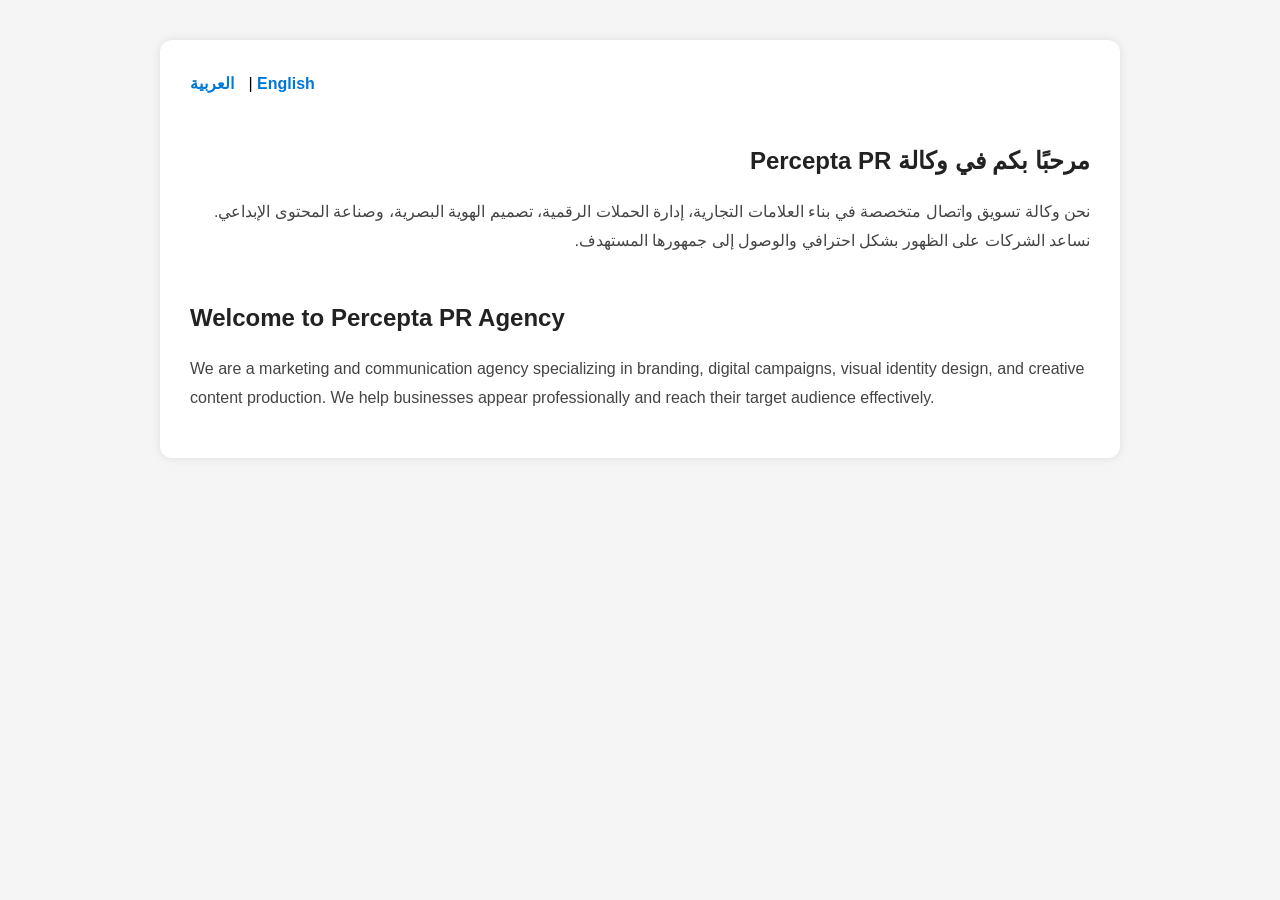
==== index.html @ ac91624e "Create index.html" ====
<!DOCTYPE html>
<html lang="ar" dir="rtl">
<head>
  <meta charset="UTF-8">
  <title>Percepta PR | وكالة تسويق واتصال</title>
  <style>
    body {font-family: 'Segoe UI', sans-serif; margin: 40px; background-color: #f5f5f5; line-height: 1.8;}
    h1 {color: #222; margin-bottom: 10px;}
    p {color: #444;}
    .container {max-width: 900px; margin: auto; background: #fff; padding: 30px; border-radius: 12px; box-shadow: 0 0 10px rgba(0,0,0,0.1);}
    .lang-switch {text-align: left; margin-bottom: 20px;}
    .lang-switch a {margin-right: 10px; color: #0078D7; font-weight: bold; text-decoration: none;}
    .lang-switch a:hover {text-decoration: underline;}
    section {margin-top: 40px;}
  </style>
</head>

<body>
  <div class="container">

    <!-- Language Switch -->
    <div class="lang-switch">
      <a href="#en">English</a> | <a href="#ar">العربية</a>
    </div>

    <!-- Arabic Section -->
    <section id="ar">
      <h1>مرحبًا بكم في وكالة Percepta PR</h1>
      <p>
        نحن وكالة تسويق واتصال متخصصة في بناء العلامات التجارية، إدارة الحملات الرقمية، 
        تصميم الهوية البصرية، وصناعة المحتوى الإبداعي.  
        نساعد الشركات على الظهور بشكل احترافي والوصول إلى جمهورها المستهدف.
      </p>
    </section>

    <!-- English Section -->
    <section id="en" dir="ltr">
      <h1>Welcome to Percepta PR Agency</h1>
      <p>
        We are a marketing and communication agency specializing in branding, digital campaigns, 
        visual identity design, and creative content production.  
        We help businesses appear professionally and reach their target audience effectively.
      </p>
    </section>

  </div>
</body>
</html>
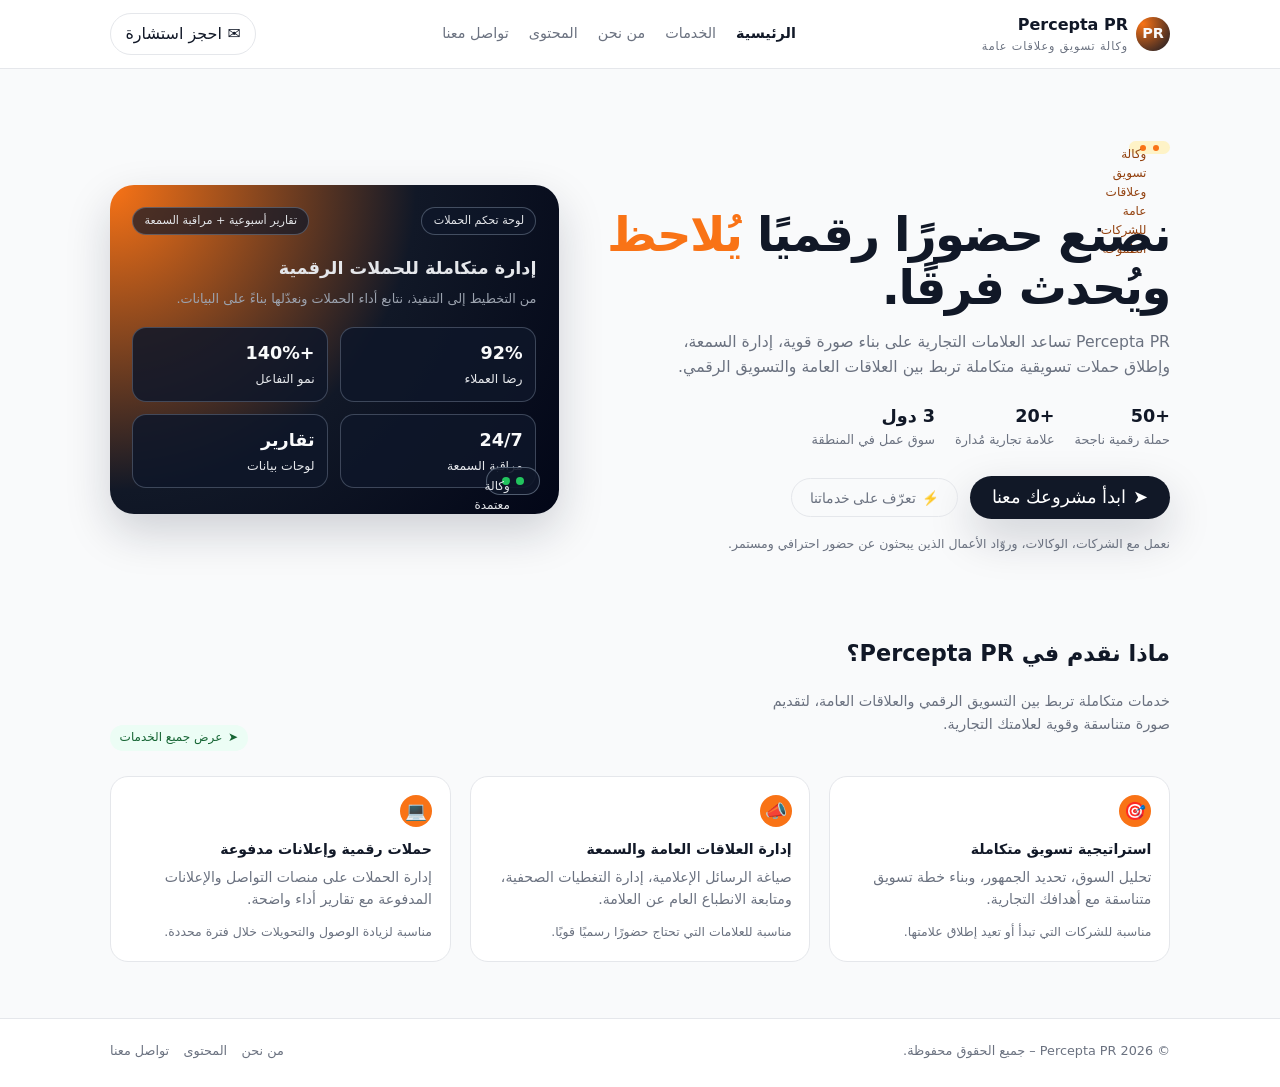
==== commit ffe377f5: "Create index.html" ====
--- a/index.html
+++ b/index.html
@@ -2,47 +2,194 @@
 <html lang="ar" dir="rtl">
 <head>
   <meta charset="UTF-8">
-  <title>Percepta PR | وكالة تسويق واتصال</title>
-  <style>
-    body {font-family: 'Segoe UI', sans-serif; margin: 40px; background-color: #f5f5f5; line-height: 1.8;}
-    h1 {color: #222; margin-bottom: 10px;}
-    p {color: #444;}
-    .container {max-width: 900px; margin: auto; background: #fff; padding: 30px; border-radius: 12px; box-shadow: 0 0 10px rgba(0,0,0,0.1);}
-    .lang-switch {text-align: left; margin-bottom: 20px;}
-    .lang-switch a {margin-right: 10px; color: #0078D7; font-weight: bold; text-decoration: none;}
-    .lang-switch a:hover {text-decoration: underline;}
-    section {margin-top: 40px;}
-  </style>
+  <title>Percepta PR | وكالة تسويق وعلاقات عامة</title>
+  <link rel="stylesheet" href="style.css">
 </head>
 
 <body>
-  <div class="container">
 
-    <!-- Language Switch -->
-    <div class="lang-switch">
-      <a href="#en">English</a> | <a href="#ar">العربية</a>
+<header>
+  <nav class="nav">
+    <div class="logo">
+      <div class="logo-mark">PR</div>
+      <div class="logo-text">
+        <span>Percepta PR</span>
+        <span>وكالة تسويق وعلاقات عامة</span>
+      </div>
     </div>
 
-    <!-- Arabic Section -->
-    <section id="ar">
-      <h1>مرحبًا بكم في وكالة Percepta PR</h1>
-      <p>
-        نحن وكالة تسويق واتصال متخصصة في بناء العلامات التجارية، إدارة الحملات الرقمية، 
-        تصميم الهوية البصرية، وصناعة المحتوى الإبداعي.  
-        نساعد الشركات على الظهور بشكل احترافي والوصول إلى جمهورها المستهدف.
+    <div class="nav-links">
+      <a href="index.html" class="active">الرئيسية</a>
+      <a href="services.html">الخدمات</a>
+      <a href="about.html">من نحن</a>
+      <a href="blog.html">المحتوى</a>
+      <a href="contact.html">تواصل معنا</a>
+    </div>
+
+    <a href="contact.html" class="nav-cta">
+      <span>✉</span>
+      <span>احجز استشارة</span>
+    </a>
+  </nav>
+</header>
+
+<main class="main">
+
+  <!-- Hero Section -->
+  <section class="hero">
+    <div>
+      <div class="hero-label">
+        <span></span>
+        <span>وكالة تسويق وعلاقات عامة للشركات الطموحة</span>
+      </div>
+
+      <h1 class="hero-title">
+        نصنع حضورًا رقميًا <span>يُلاحظ</span> ويُحدث فرقًا.
+      </h1>
+
+      <p class="hero-subtitle">
+        Percepta PR تساعد العلامات التجارية على بناء صورة قوية، إدارة السمعة،
+        وإطلاق حملات تسويقية متكاملة تربط بين العلاقات العامة والتسويق الرقمي.
       </p>
-    </section>
 
-    <!-- English Section -->
-    <section id="en" dir="ltr">
-      <h1>Welcome to Percepta PR Agency</h1>
-      <p>
-        We are a marketing and communication agency specializing in branding, digital campaigns, 
-        visual identity design, and creative content production.  
-        We help businesses appear professionally and reach their target audience effectively.
+      <div class="hero-meta">
+        <div class="hero-meta-item">
+          <strong>+50</strong>
+          <span>حملة رقمية ناجحة</span>
+        </div>
+
+        <div class="hero-meta-item">
+          <strong>+20</strong>
+          <span>علامة تجارية مُدارة</span>
+        </div>
+
+        <div class="hero-meta-item">
+          <strong>3 دول</strong>
+          <span>سوق عمل في المنطقة</span>
+        </div>
+      </div>
+
+      <div class="hero-actions">
+        <button class="btn-primary" onclick="location.href='contact.html'">
+          <span>➤</span>
+          <span>ابدأ مشروعك معنا</span>
+        </button>
+
+        <button class="btn-ghost" onclick="location.href='services.html'">
+          <span>⚡</span>
+          <span>تعرّف على خدماتنا</span>
+        </button>
+      </div>
+
+      <p class="hero-note">
+        نعمل مع الشركات، الوكالات، وروّاد الأعمال الذين يبحثون عن حضور احترافي ومستمر.
       </p>
-    </section>
+    </div>
 
+    <!-- Hero Card -->
+    <div class="hero-card">
+      <div class="hero-card-header">
+        <div class="hero-tag">لوحة تحكم الحملات</div>
+        <div class="hero-pill">تقارير أسبوعية + مراقبة السمعة</div>
+      </div>
+
+      <div class="hero-card-title">إدارة متكاملة للحملات الرقمية</div>
+
+      <div class="hero-card-sub">
+        من التخطيط إلى التنفيذ، نتابع أداء الحملات ونعدّلها بناءً على البيانات.
+      </div>
+
+      <div class="hero-grid">
+        <div class="hero-stat">
+          <strong>92%</strong>
+          <span>رضا العملاء</span>
+        </div>
+
+        <div class="hero-stat">
+          <strong>+140%</strong>
+          <span>نمو التفاعل</span>
+        </div>
+
+        <div class="hero-stat">
+          <strong>24/7</strong>
+          <span>مراقبة السمعة</span>
+        </div>
+
+        <div class="hero-stat">
+          <strong>تقارير</strong>
+          <span>لوحات بيانات</span>
+        </div>
+      </div>
+
+      <div class="hero-badge">
+        <span></span>
+        <span>وكالة معتمدة لإدارة السمعة الرقمية</span>
+      </div>
+    </div>
+  </section>
+
+  <!-- Services Preview -->
+  <section class="section">
+    <div class="section-header">
+      <div>
+        <h2 class="section-title">ماذا نقدم في Percepta PR؟</h2>
+        <p class="section-subtitle">
+          خدمات متكاملة تربط بين التسويق الرقمي والعلاقات العامة،
+          لتقديم صورة متناسقة وقوية لعلامتك التجارية.
+        </p>
+      </div>
+
+      <a href="services.html" class="badge">
+        <span>➤</span>
+        <span>عرض جميع الخدمات</span>
+      </a>
+    </div>
+
+    <div class="services-grid">
+
+      <div class="service-card">
+        <div class="service-icon">🎯</div>
+        <div class="service-title">استراتيجية تسويق متكاملة</div>
+        <div class="service-text">
+          تحليل السوق، تحديد الجمهور، وبناء خطة تسويق متناسقة مع أهدافك التجارية.
+        </div>
+        <div class="service-meta">مناسبة للشركات التي تبدأ أو تعيد إطلاق علامتها.</div>
+      </div>
+
+      <div class="service-card">
+        <div class="service-icon">📣</div>
+        <div class="service-title">إدارة العلاقات العامة والسمعة</div>
+        <div class="service-text">
+          صياغة الرسائل الإعلامية، إدارة التغطيات الصحفية، ومتابعة الانطباع العام عن العلامة.
+        </div>
+        <div class="service-meta">مناسبة للعلامات التي تحتاج حضورًا رسميًا قويًا.</div>
+      </div>
+
+      <div class="service-card">
+        <div class="service-icon">💻</div>
+        <div class="service-title">حملات رقمية وإعلانات مدفوعة</div>
+        <div class="service-text">
+          إدارة الحملات على منصات التواصل والإعلانات المدفوعة مع تقارير أداء واضحة.
+        </div>
+        <div class="service-meta">مناسبة لزيادة الوصول والتحويلات خلال فترة محددة.</div>
+      </div>
+
+    </div>
+  </section>
+
+</main>
+
+<footer>
+  <div class="footer-inner">
+    <div>© 2026 Percepta PR – جميع الحقوق محفوظة.</div>
+
+    <div class="footer-links">
+      <a href="about.html">من نحن</a>
+      <a href="blog.html">المحتوى</a>
+      <a href="contact.html">تواصل معنا</a>
+    </div>
   </div>
+</footer>
+
 </body>
 </html>
--- a/style.css
+++ b/style.css
@@ -0,0 +1,598 @@
+:root {
+  --primary: #111827;
+  --accent: #f97316;
+  --bg: #f9fafb;
+  --text: #111827;
+  --muted: #6b7280;
+  --radius: 10px;
+  --max-width: 1100px;
+  --shadow: 0 18px 45px rgba(15, 23, 42, 0.18);
+}
+
+*,
+*::before,
+*::after {
+  box-sizing: border-box;
+}
+
+body {
+  margin: 0;
+  font-family: system-ui, -apple-system, BlinkMacSystemFont, "Segoe UI", sans-serif;
+  background: var(--bg);
+  color: var(--text);
+  line-height: 1.6;
+}
+
+a {
+  text-decoration: none;
+  color: inherit;
+}
+
+img {
+  max-width: 100%;
+  display: block;
+}
+
+header {
+  background: white;
+  border-bottom: 1px solid #e5e7eb;
+  position: sticky;
+  top: 0;
+  z-index: 50;
+}
+
+.nav {
+  max-width: var(--max-width);
+  margin: 0 auto;
+  padding: 0.75rem 1.25rem;
+  display: flex;
+  align-items: center;
+  justify-content: space-between;
+}
+
+.logo {
+  display: flex;
+  align-items: center;
+  gap: 0.5rem;
+}
+
+.logo-mark {
+  width: 34px;
+  height: 34px;
+  border-radius: 999px;
+  background: radial-gradient(circle at 20% 20%, #f97316, #111827);
+  display: flex;
+  align-items: center;
+  justify-content: center;
+  color: #f9fafb;
+  font-weight: 700;
+  font-size: 0.9rem;
+}
+
+.logo-text {
+  display: flex;
+  flex-direction: column;
+}
+
+.logo-text span:first-child {
+  font-weight: 700;
+  font-size: 1rem;
+}
+
+.logo-text span:last-child {
+  font-size: 0.7rem;
+  color: var(--muted);
+  text-transform: uppercase;
+  letter-spacing: 0.08em;
+}
+
+.nav-links {
+  display: flex;
+  gap: 1.25rem;
+  align-items: center;
+}
+
+.nav-links a {
+  font-size: 0.9rem;
+  color: var(--muted);
+}
+
+.nav-links a.active {
+  color: var(--primary);
+  font-weight: 600;
+}
+
+.nav-cta {
+  padding: 0.45rem 0.9rem;
+  border-radius: 999px;
+  border: 1px solid #e5e7eb;
+  font-size: 0.85rem;
+  display: flex;
+  align-items: center;
+  gap: 0.35rem;
+}
+
+.nav-cta span {
+  font-size: 1rem;
+}
+
+/* Layout */
+
+.main {
+  max-width: var(--max-width);
+  margin: 0 auto;
+  padding: 2.5rem 1.25rem 3.5rem;
+}
+
+/* Hero */
+
+.hero {
+  display: grid;
+  grid-template-columns: minmax(0, 1.4fr) minmax(0, 1.1fr);
+  gap: 2.5rem;
+  align-items: center;
+  margin-top: 1.5rem;
+}
+
+.hero-label {
+  display: inline-flex;
+  align-items: center;
+  gap: 0.4rem;
+  padding: 0.2rem 0.7rem;
+  border-radius: 999px;
+  background: #fef3c7;
+  color: #92400e;
+  font-size: 0.75rem;
+  margin-bottom: 0.9rem;
+}
+
+.hero-label span {
+  width: 6px;
+  height: 6px;
+  border-radius: 999px;
+  background: #f97316;
+}
+
+.hero-title {
+  font-size: clamp(2.1rem, 3vw + 1rem, 3rem);
+  line-height: 1.1;
+  letter-spacing: -0.03em;
+  margin-bottom: 0.75rem;
+}
+
+.hero-title span {
+  color: var(--accent);
+}
+
+.hero-subtitle {
+  color: var(--muted);
+  font-size: 0.98rem;
+  max-width: 32rem;
+  margin-bottom: 1.4rem;
+}
+
+.hero-meta {
+  display: flex;
+  flex-wrap: wrap;
+  gap: 1.25rem;
+  align-items: center;
+  margin-bottom: 1.6rem;
+}
+
+.hero-meta-item {
+  display: flex;
+  flex-direction: column;
+  font-size: 0.8rem;
+  color: var(--muted);
+}
+
+.hero-meta-item strong {
+  font-size: 1.1rem;
+  color: var(--primary);
+}
+
+.hero-actions {
+  display: flex;
+  flex-wrap: wrap;
+  gap: 0.75rem;
+  align-items: center;
+}
+
+.btn-primary {
+  background: var(--primary);
+  color: white;
+  padding: 0.7rem 1.4rem;
+  border-radius: 999px;
+  font-size: 0.9rem;
+  border: none;
+  cursor: pointer;
+  display: inline-flex;
+  align-items: center;
+  gap: 0.4rem;
+  box-shadow: var(--shadow);
+}
+
+.btn-primary span {
+  font-size: 1.1rem;
+}
+
+.btn-ghost {
+  background: transparent;
+  border-radius: 999px;
+  border: 1px solid #e5e7eb;
+  padding: 0.65rem 1.1rem;
+  font-size: 0.85rem;
+  display: inline-flex;
+  align-items: center;
+  gap: 0.4rem;
+  color: var(--muted);
+}
+
+.hero-note {
+  margin-top: 0.9rem;
+  font-size: 0.78rem;
+  color: var(--muted);
+}
+
+/* Hero visual */
+
+.hero-card {
+  background: radial-gradient(circle at 0 0, #f97316 0, #111827 55%, #020617 100%);
+  border-radius: 24px;
+  padding: 1.4rem 1.4rem 1.6rem;
+  color: #e5e7eb;
+  box-shadow: var(--shadow);
+  position: relative;
+  overflow: hidden;
+}
+
+.hero-card-header {
+  display: flex;
+  justify-content: space-between;
+  align-items: center;
+  margin-bottom: 1.2rem;
+}
+
+.hero-tag {
+  font-size: 0.7rem;
+  padding: 0.25rem 0.7rem;
+  border-radius: 999px;
+  background: rgba(15, 23, 42, 0.7);
+  border: 1px solid rgba(148, 163, 184, 0.4);
+}
+
+.hero-pill {
+  font-size: 0.7rem;
+  padding: 0.25rem 0.7rem;
+  border-radius: 999px;
+  background: rgba(15, 23, 42, 0.7);
+  border: 1px solid rgba(148, 163, 184, 0.4);
+}
+
+.hero-card-title {
+  font-size: 1.1rem;
+  font-weight: 600;
+  margin-bottom: 0.4rem;
+}
+
+.hero-card-sub {
+  font-size: 0.8rem;
+  color: #9ca3af;
+  margin-bottom: 1.1rem;
+}
+
+.hero-grid {
+  display: grid;
+  grid-template-columns: repeat(2, minmax(0, 1fr));
+  gap: 0.75rem;
+}
+
+.hero-stat {
+  padding: 0.7rem 0.8rem;
+  border-radius: 14px;
+  background: rgba(15, 23, 42, 0.85);
+  border: 1px solid rgba(148, 163, 184, 0.35);
+  font-size: 0.78rem;
+}
+
+.hero-stat strong {
+  display: block;
+  font-size: 1.1rem;
+  margin-bottom: 0.15rem;
+  color: #f9fafb;
+}
+
+.hero-badge {
+  position: absolute;
+  right: 1.2rem;
+  bottom: 1.2rem;
+  padding: 0.55rem 0.9rem;
+  border-radius: 999px;
+  background: rgba(15, 23, 42, 0.9);
+  border: 1px solid rgba(148, 163, 184, 0.5);
+  font-size: 0.75rem;
+  display: flex;
+  align-items: center;
+  gap: 0.4rem;
+}
+
+.hero-badge span {
+  width: 8px;
+  height: 8px;
+  border-radius: 999px;
+  background: #22c55e;
+}
+
+/* Sections */
+
+.section {
+  margin-top: 3.2rem;
+}
+
+.section-header {
+  display: flex;
+  justify-content: space-between;
+  align-items: flex-end;
+  gap: 1rem;
+  margin-bottom: 1.6rem;
+}
+
+.section-title {
+  font-size: 1.4rem;
+  font-weight: 600;
+}
+
+.section-subtitle {
+  font-size: 0.9rem;
+  color: var(--muted);
+  max-width: 26rem;
+}
+
+/* Services */
+
+.services-grid {
+  display: grid;
+  grid-template-columns: repeat(3, minmax(0, 1fr));
+  gap: 1.2rem;
+}
+
+.service-card {
+  background: white;
+  border-radius: 18px;
+  padding: 1.1rem 1.1rem 1.2rem;
+  border: 1px solid #e5e7eb;
+  font-size: 0.88rem;
+}
+
+.service-icon {
+  width: 32px;
+  height: 32px;
+  border-radius: 999px;
+  background: #f97316;
+  display: flex;
+  align-items: center;
+  justify-content: center;
+  color: white;
+  font-size: 1.1rem;
+  margin-bottom: 0.7rem;
+}
+
+.service-title {
+  font-weight: 600;
+  margin-bottom: 0.3rem;
+}
+
+.service-text {
+  color: var(--muted);
+  margin-bottom: 0.7rem;
+}
+
+.service-meta {
+  font-size: 0.78rem;
+  color: var(--muted);
+}
+
+/* Two-column */
+
+.two-col {
+  display: grid;
+  grid-template-columns: minmax(0, 1.1fr) minmax(0, 1fr);
+  gap: 2rem;
+  align-items: flex-start;
+}
+
+/* Cards */
+
+.card {
+  background: white;
+  border-radius: 18px;
+  padding: 1.2rem 1.2rem 1.3rem;
+  border: 1px solid #e5e7eb;
+  font-size: 0.9rem;
+}
+
+.card h3 {
+  margin-top: 0;
+  margin-bottom: 0.5rem;
+  font-size: 1.05rem;
+}
+
+.card p {
+  margin-top: 0;
+  color: var(--muted);
+}
+
+.list {
+  list-style: none;
+  padding: 0;
+  margin: 0.7rem 0 0;
+  font-size: 0.88rem;
+}
+
+.list li {
+  display: flex;
+  gap: 0.4rem;
+  margin-bottom: 0.35rem;
+  color: var(--muted);
+}
+
+.list li span {
+  color: var(--accent);
+  font-size: 1rem;
+}
+
+/* Blog */
+
+.blog-grid {
+  display: grid;
+  grid-template-columns: repeat(3, minmax(0, 1fr));
+  gap: 1.2rem;
+}
+
+.blog-card {
+  background: white;
+  border-radius: 18px;
+  padding: 1rem 1rem 1.1rem;
+  border: 1px solid #e5e7eb;
+  font-size: 0.86rem;
+}
+
+.blog-tag {
+  font-size: 0.7rem;
+  padding: 0.15rem 0.55rem;
+  border-radius: 999px;
+  background: #eff6ff;
+  color: #1d4ed8;
+  display: inline-block;
+  margin-bottom: 0.45rem;
+}
+
+.blog-title {
+  font-weight: 600;
+  margin-bottom: 0.25rem;
+}
+
+.blog-meta {
+  font-size: 0.75rem;
+  color: var(--muted);
+}
+
+/* Contact */
+
+.contact-grid {
+  display: grid;
+  grid-template-columns: minmax(0, 1.1fr) minmax(0, 1fr);
+  gap: 2rem;
+}
+
+.form {
+  display: grid;
+  gap: 0.8rem;
+}
+
+.label {
+  font-size: 0.8rem;
+  font-weight: 500;
+}
+
+.input,
+.textarea {
+  width: 100%;
+  padding: 0.6rem 0.7rem;
+  border-radius: 10px;
+  border: 1px solid #d1d5db;
+  font-size: 0.9rem;
+  font-family: inherit;
+}
+
+.textarea {
+  min-height: 130px;
+  resize: vertical;
+}
+
+.input:focus,
+.textarea:focus {
+  outline: 2px solid #f97316;
+  outline-offset: 1px;
+  border-color: transparent;
+}
+
+.form-note {
+  font-size: 0.78rem;
+  color: var(--muted);
+}
+
+/* Footer */
+
+footer {
+  border-top: 1px solid #e5e7eb;
+  background: white;
+}
+
+.footer-inner {
+  max-width: var(--max-width);
+  margin: 0 auto;
+  padding: 1.4rem 1.25rem 1.6rem;
+  display: flex;
+  justify-content: space-between;
+  gap: 1rem;
+  font-size: 0.8rem;
+  color: var(--muted);
+}
+
+.footer-links {
+  display: flex;
+  gap: 0.9rem;
+}
+
+/* Utility */
+
+.badge {
+  display: inline-flex;
+  align-items: center;
+  gap: 0.35rem;
+  padding: 0.2rem 0.6rem;
+  border-radius: 999px;
+  background: #ecfdf5;
+  color: #166534;
+  font-size: 0.75rem;
+}
+
+/* Responsive */
+
+@media (max-width: 900px) {
+  .hero,
+  .two-col,
+  .contact-grid {
+    grid-template-columns: minmax(0, 1fr);
+  }
+
+  .hero {
+    margin-top: 1rem;
+  }
+
+  .hero-card {
+    order: -1;
+  }
+
+  .services-grid,
+  .blog-grid {
+    grid-template-columns: repeat(2, minmax(0, 1fr));
+  }
+
+  .nav-links {
+    display: none;
+  }
+}
+
+@media (max-width: 640px) {
+  .services-grid,
+  .blog-grid {
+    grid-template-columns: minmax(0, 1fr);
+  }
+
+  .footer-inner {
+    flex-direction: column;
+    align-items: flex-start;
+  }
+                         }
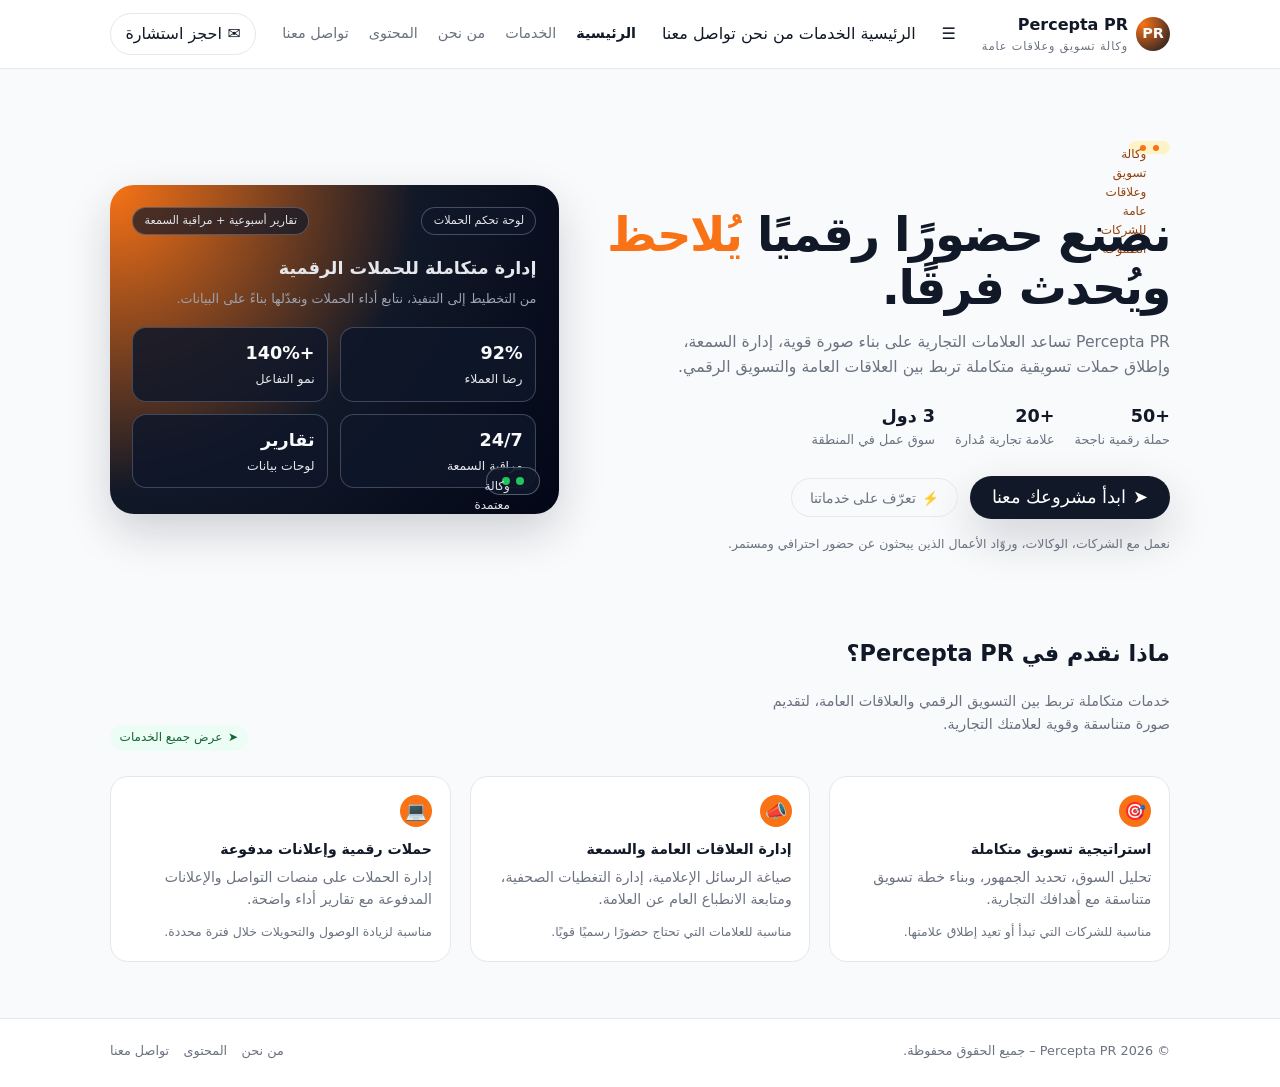
==== commit 5d355a4b: "Update index.html" ====
--- a/index.html
+++ b/index.html
@@ -17,7 +17,15 @@
         <span>وكالة تسويق وعلاقات عامة</span>
       </div>
     </div>
-
+<div class="menu-btn">☰</div>
+
+    <div class="mobile-menu">
+  <a href="index.html">الرئيسية</a>
+  <a href="services.html">الخدمات</a>
+  <a href="about.html">من نحن</a>
+  <a href="contact.html">تواصل معنا</a>
+    </div>
+    
     <div class="nav-links">
       <a href="index.html" class="active">الرئيسية</a>
       <a href="services.html">الخدمات</a>
@@ -191,5 +199,7 @@
   </div>
 </footer>
 
+  <script src="script.js"></script>
+  
 </body>
 </html>
